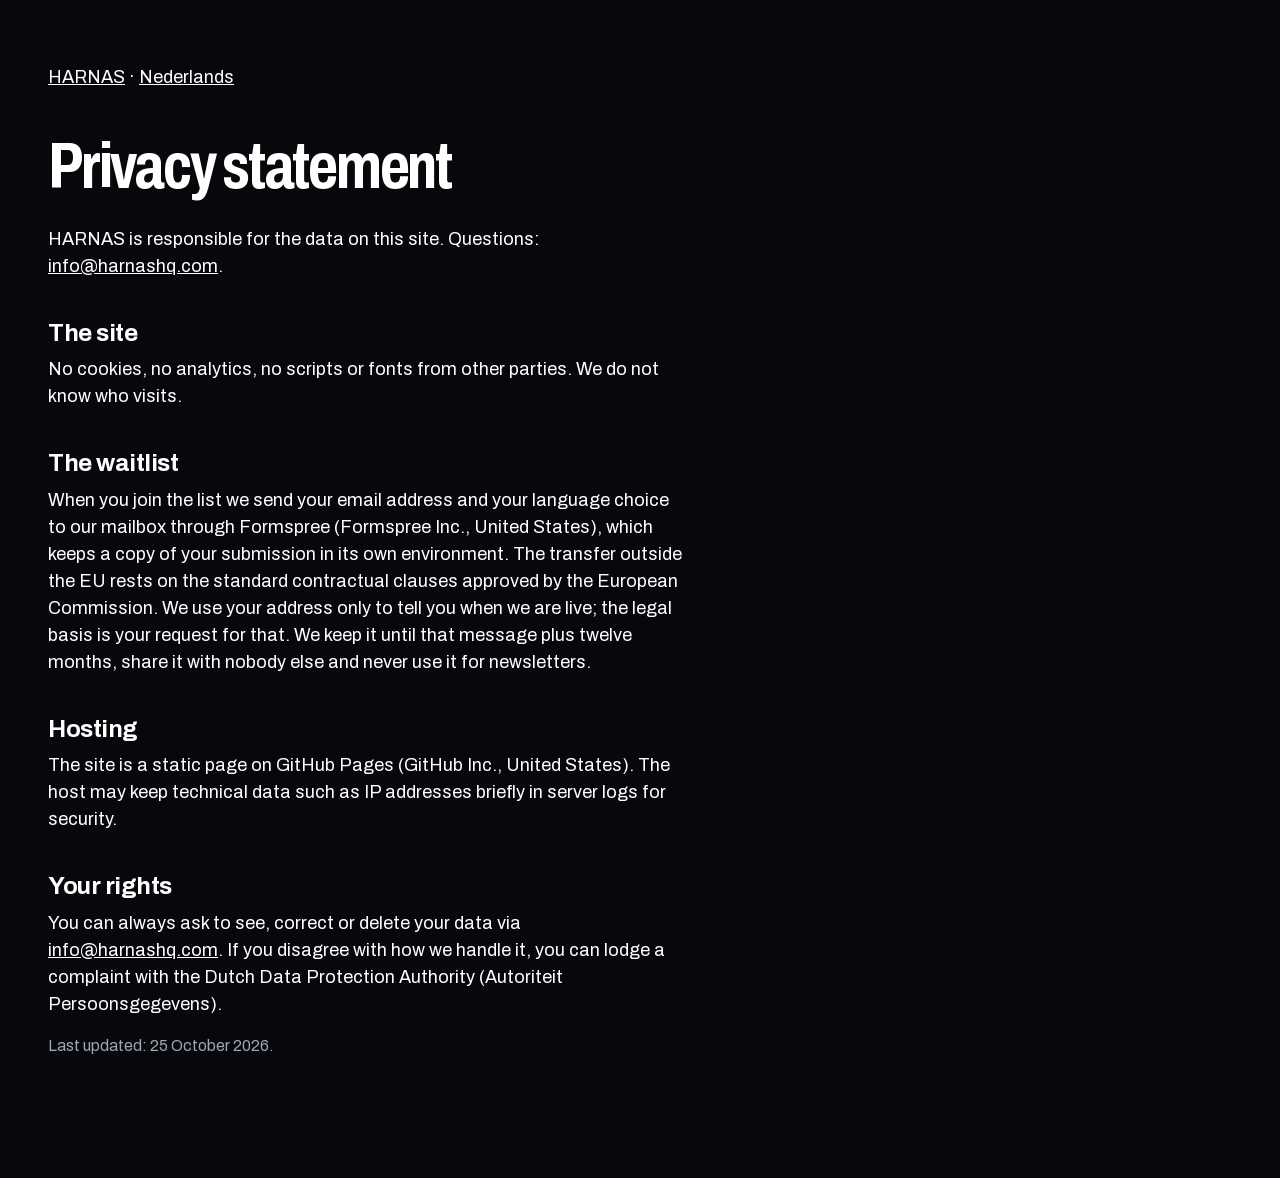
==== privacy-en.html @ 246e2f16 "HARNAS: launching soon" ====
<!doctype html>
<html lang="en">
<head>
<meta charset="utf-8">
<meta name="viewport" content="width=device-width, initial-scale=1">
<meta http-equiv="Content-Security-Policy" content="default-src 'none'; style-src 'self'; img-src 'self'; font-src 'self'; base-uri 'none'; form-action 'none'">
<meta name="referrer" content="strict-origin-when-cross-origin">
<title>Privacy statement · HARNAS</title>
<link rel="icon" href="brand/harnas-mark.svg">
<link rel="stylesheet" href="gate.css">
</head>
<body>
<main class="doc">
  <p><a href="index.html?lang=en">HARNAS</a> · <a href="privacy.html">Nederlands</a></p>
  <h1>Privacy statement</h1>
  <p>HARNAS is responsible for the data on this site. Questions: <a href="mailto:info@harnashq.com">info@harnashq.com</a>.</p>
  <h2>The site</h2>
  <p>No cookies, no analytics, no scripts or fonts from other parties. We do not know who visits.</p>
  <h2>The waitlist</h2>
  <p>When you join the list we send your email address and your language choice to our mailbox through Formspree (Formspree Inc., United States), which keeps a copy of your submission in its own environment. The transfer outside the EU rests on the standard contractual clauses approved by the European Commission. We use your address only to tell you when we are live; the legal basis is your request for that. We keep it until that message plus twelve months, share it with nobody else and never use it for newsletters.</p>
  <h2>Hosting</h2>
  <p>The site is a static page on GitHub Pages (GitHub Inc., United States). The host may keep technical data such as IP addresses briefly in server logs for security.</p>
  <h2>Your rights</h2>
  <p>You can always ask to see, correct or delete your data via <a href="mailto:info@harnashq.com">info@harnashq.com</a>. If you disagree with how we handle it, you can lodge a complaint with the Dutch Data Protection Authority (Autoriteit Persoonsgegevens).</p>
  <p class="small">Last updated: 25 October 2026.</p>
</main>
</body>
</html>
---- gate.css ----
/* HARNAS holding page. One screen: the mark, one line, one field. */
@font-face { font-family: "Archivo"; src: url("fonts/archivo-latin.woff2") format("woff2"); font-weight: 100 900; font-stretch: 62% 125%; font-display: swap;
  unicode-range: U+0000-00FF, U+0131, U+0152-0153, U+02BB-02BC, U+02C6, U+02DA, U+02DC, U+0304, U+0308, U+0329, U+2000-206F, U+20AC, U+2122, U+2191, U+2193, U+2212, U+2215, U+FEFF, U+FFFD; }
@font-face { font-family: "Archivo"; src: url("fonts/archivo-latin-ext.woff2") format("woff2"); font-weight: 100 900; font-stretch: 62% 125%; font-display: swap;
  unicode-range: U+0100-02BA, U+02BD-02C5, U+02C7-02CC, U+02CE-02D7, U+02DD-02FF, U+1D00-1DBF, U+1E00-1E9F, U+1EF2-1EFF, U+2020, U+20A0-20AB, U+20AD-20C4, U+2113, U+2C60-2C7F, U+A720-A7FF; }

:root { --night: #07080B; --night-2: #12151B; --steel: #C8CED8; --steel-soft: #9EA6B3; --blue: #2B50E0; --blue-hi: #6F8BFF; --white: #FFFFFF; --ink: #0E1014; }
*, *::before, *::after { box-sizing: border-box; }
html, body { height: 100%; }
body { margin: 0; background: var(--night); color: var(--white); font-family: "Archivo", "Helvetica Neue", Arial, sans-serif; font-size: 1.125rem; line-height: 1.5; -webkit-font-smoothing: antialiased; }
h1, p { margin: 0; }
svg { display: block; }
.defs { position: absolute; }
.sr-only { position: absolute; width: 1px; height: 1px; overflow: hidden; clip-path: inset(50%); white-space: nowrap; }
:focus-visible { outline: 3px solid var(--blue-hi); outline-offset: 3px; }

.brand { display: flex; align-items: center; gap: 0.6rem; font-weight: 700; letter-spacing: 0.06em; }
.brand svg { width: 24px; }

/* the waitlist: the mark in steel on the right as the ground of the page, the type over the night on the left */
:root { --margin: clamp(16px, 2.6vw, 40px); --step-display: clamp(3rem, 0.6rem + 11.4vw, 12.5rem); --step-lead: clamp(1.375rem, 1.05rem + 1vw, 2.25rem); }
#ground { display: none; position: fixed; inset: 0; width: 100vw; height: 100lvh; z-index: 0; pointer-events: none; }
.gl #ground { display: block; }
body > .brand, .gate, .legal { position: relative; z-index: 1; }
body { display: grid; grid-template-rows: auto 1fr auto; min-height: 100svh; }
body > .brand { padding: 20px var(--margin); }
.gate { align-self: center; padding: 6svh var(--margin); max-width: 54vw; }
h1 { font-size: var(--step-display); font-weight: 700; font-stretch: 76%; line-height: 0.86; letter-spacing: -0.035em; max-width: 7ch; }
.sub { margin-top: 32px; font-size: var(--step-lead); line-height: 1.2; letter-spacing: -0.015em; color: var(--white); }
.form { margin-top: 32px; display: flex; gap: 16px; align-items: end; flex-wrap: wrap; max-width: 36rem; }
.form input[type="email"] { flex: 1 1 15rem; min-height: 3.25rem; padding: 0.55rem 0; border: 0; border-bottom: 1px solid var(--steel-soft); border-radius: 0; background: transparent; color: var(--white); font: inherit; transition: border-color 180ms ease; }
.form input[type="email"]::placeholder { color: var(--steel-soft); }
.form input[type="email"]:focus { outline: none; border-bottom: 2px solid var(--blue-hi); }
.btn { min-height: 3.25rem; padding: 0 1.5rem; border: 0; background: var(--blue); color: var(--white); font: inherit; font-weight: 600; cursor: pointer; white-space: nowrap; transition: background-color 180ms ease, transform 140ms cubic-bezier(0.22, 1, 0.36, 1); }
.btn:hover { background: #3A5FF2; }
.btn:active { transform: scale(0.97); }
.btn:disabled { cursor: default; }
.msg { margin-top: 0.75rem; min-height: 1.5em; color: var(--steel); }
.stage { position: absolute; top: 5svh; right: 6vw; width: 42vw; height: 88svh; pointer-events: none; }
.legal { display: grid; gap: 6px; justify-items: end; text-align: right; padding: 0 var(--margin) 28px; font-size: 1rem; color: var(--steel); }
.legal a { color: var(--white); text-decoration: underline; text-decoration-color: transparent; text-underline-offset: 0.2em; transition: text-decoration-color 180ms ease; }
.legal a:hover { text-decoration-color: currentColor; }

/* phone: the words and the field first, the mark below them */
@media (max-width: 760px) {
  :root { --step-display: clamp(2.75rem, 14.4vw, 3.5rem); }
  body { grid-template-rows: auto auto 1fr auto; }
  .gate { align-self: start; max-width: none; padding-top: 4svh; }
  .sub { margin-top: 20px; }
  .form { margin-top: 20px; }
  .form .btn { flex: 1 1 100%; }
  .stage { position: static; width: auto; height: auto; min-height: 30svh; margin: 0 var(--margin); }
  .legal { justify-items: start; text-align: left; padding-top: 12px; }
}

/* text pages */
.doc { max-width: 46rem; padding: 64px clamp(16px, 4vw, 48px) 120px; }
.doc h1 { max-width: none; margin: 48px 0 32px; font-size: clamp(2rem, 1rem + 4vw, 4rem); }
.doc h2 { font-size: 1.5rem; margin: 40px 0 10px; letter-spacing: -0.02em; line-height: 1.1; }
.doc p + p { margin-top: 1em; }
.doc a { color: var(--white); }
.doc .small { font-size: 1rem; color: var(--steel-soft); }
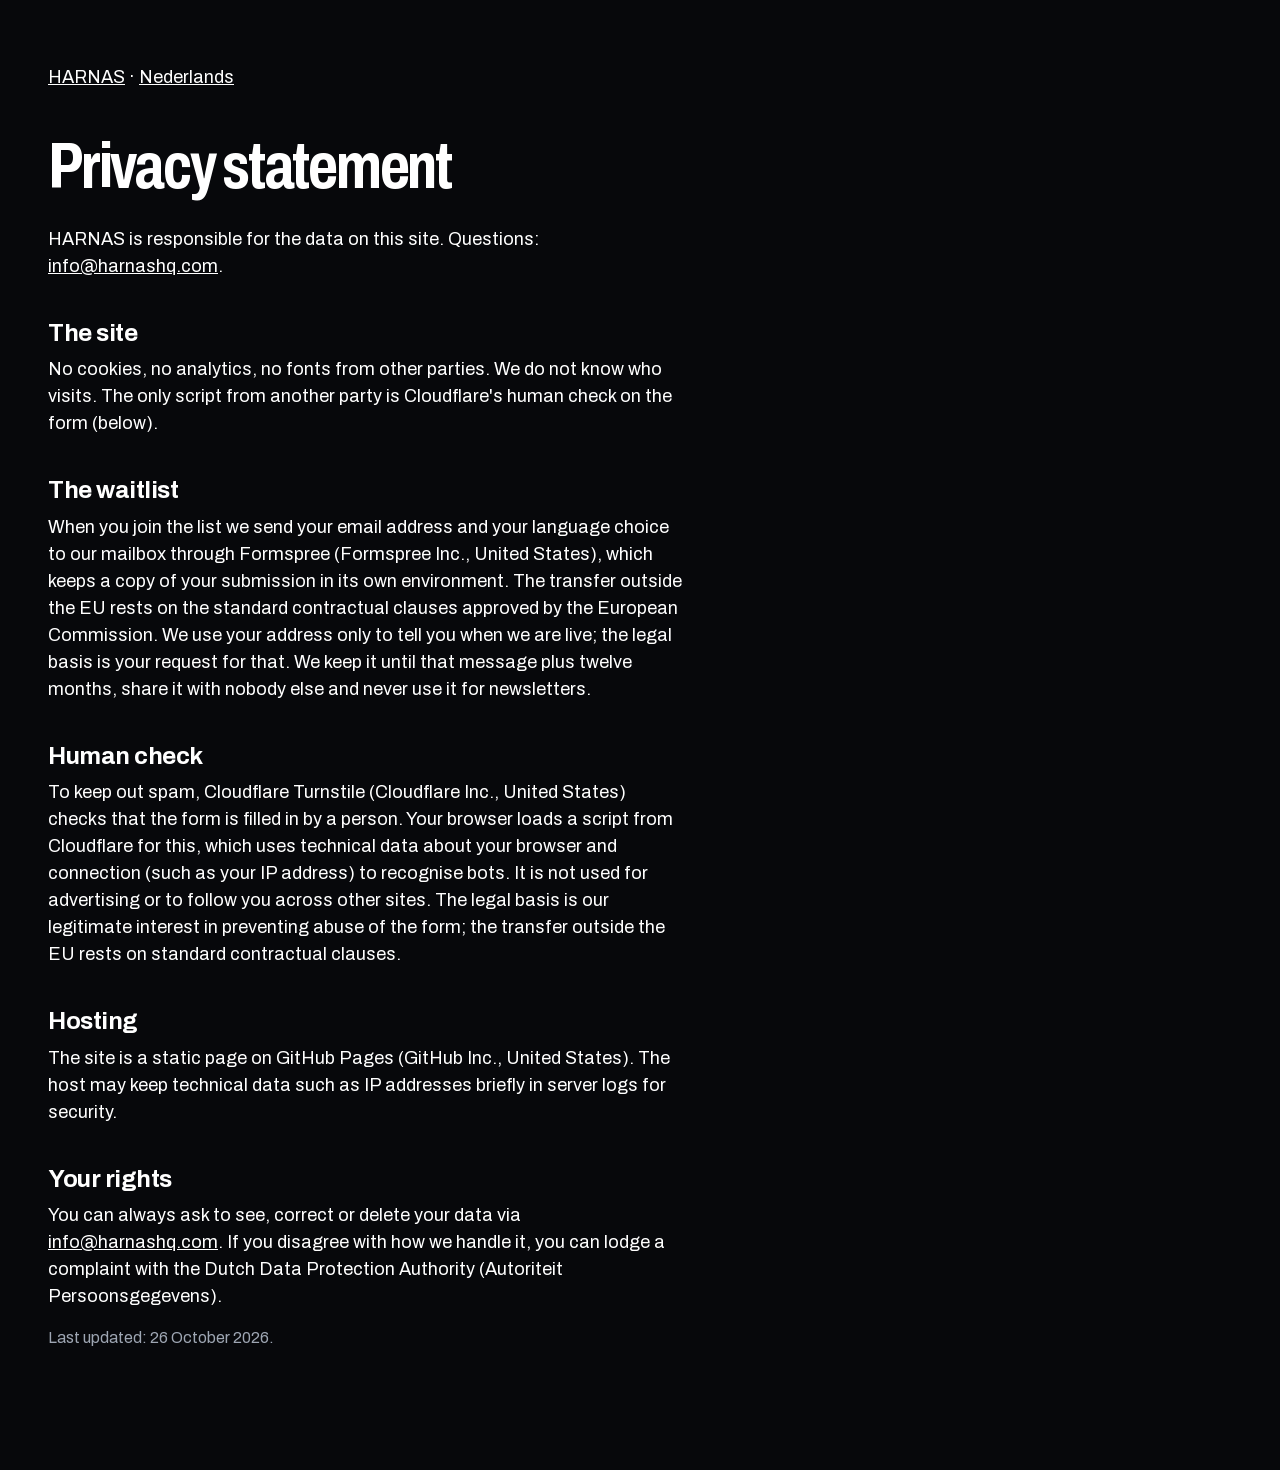
==== commit 6a2f359e: "Waitlist: Cloudflare Turnstile human check (interaction-only), CSP allows challenges.cloudflare.com," ====
--- a/privacy-en.html
+++ b/privacy-en.html
@@ -15,14 +15,17 @@
   <h1>Privacy statement</h1>
   <p>HARNAS is responsible for the data on this site. Questions: <a href="mailto:info@harnashq.com">info@harnashq.com</a>.</p>
   <h2>The site</h2>
-  <p>No cookies, no analytics, no scripts or fonts from other parties. We do not know who visits.</p>
+  <p>No cookies, no analytics, no fonts from other parties. We do not know who visits. The only script from another party is Cloudflare's human check on the form (below).</p>
   <h2>The waitlist</h2>
   <p>When you join the list we send your email address and your language choice to our mailbox through Formspree (Formspree Inc., United States), which keeps a copy of your submission in its own environment. The transfer outside the EU rests on the standard contractual clauses approved by the European Commission. We use your address only to tell you when we are live; the legal basis is your request for that. We keep it until that message plus twelve months, share it with nobody else and never use it for newsletters.</p>
+  <h2>Human check</h2>
+  <p>To keep out spam, Cloudflare Turnstile (Cloudflare Inc., United States) checks that the form is filled in by a person. Your browser loads a script from Cloudflare for this, which uses technical data about your browser and connection (such as your IP address) to recognise bots. It is not used for advertising or to follow you across other sites. The legal basis is our legitimate interest in preventing abuse of the form; the transfer outside the EU rests on standard contractual clauses.</p>
+
   <h2>Hosting</h2>
   <p>The site is a static page on GitHub Pages (GitHub Inc., United States). The host may keep technical data such as IP addresses briefly in server logs for security.</p>
   <h2>Your rights</h2>
   <p>You can always ask to see, correct or delete your data via <a href="mailto:info@harnashq.com">info@harnashq.com</a>. If you disagree with how we handle it, you can lodge a complaint with the Dutch Data Protection Authority (Autoriteit Persoonsgegevens).</p>
-  <p class="small">Last updated: 25 October 2026.</p>
+  <p class="small">Last updated: 26 October 2026.</p>
 </main>
 </body>
 </html>
--- a/gate.css
+++ b/gate.css
@@ -35,6 +35,9 @@
 .btn:hover { background: #3A5FF2; }
 .btn:active { transform: scale(0.97); }
 .btn:disabled { cursor: default; }
+/* the human check: invisible unless Cloudflare needs an interaction, then a full row under the field */
+.cf-turnstile { flex: 1 1 100%; }
+.cf-turnstile:empty { display: none; }
 .msg { margin-top: 0.75rem; min-height: 1.5em; color: var(--steel); }
 .stage { position: absolute; top: 5svh; right: 6vw; width: 42vw; height: 88svh; pointer-events: none; }
 .legal { display: grid; gap: 6px; justify-items: end; text-align: right; padding: 0 var(--margin) 28px; font-size: 1rem; color: var(--steel); }
